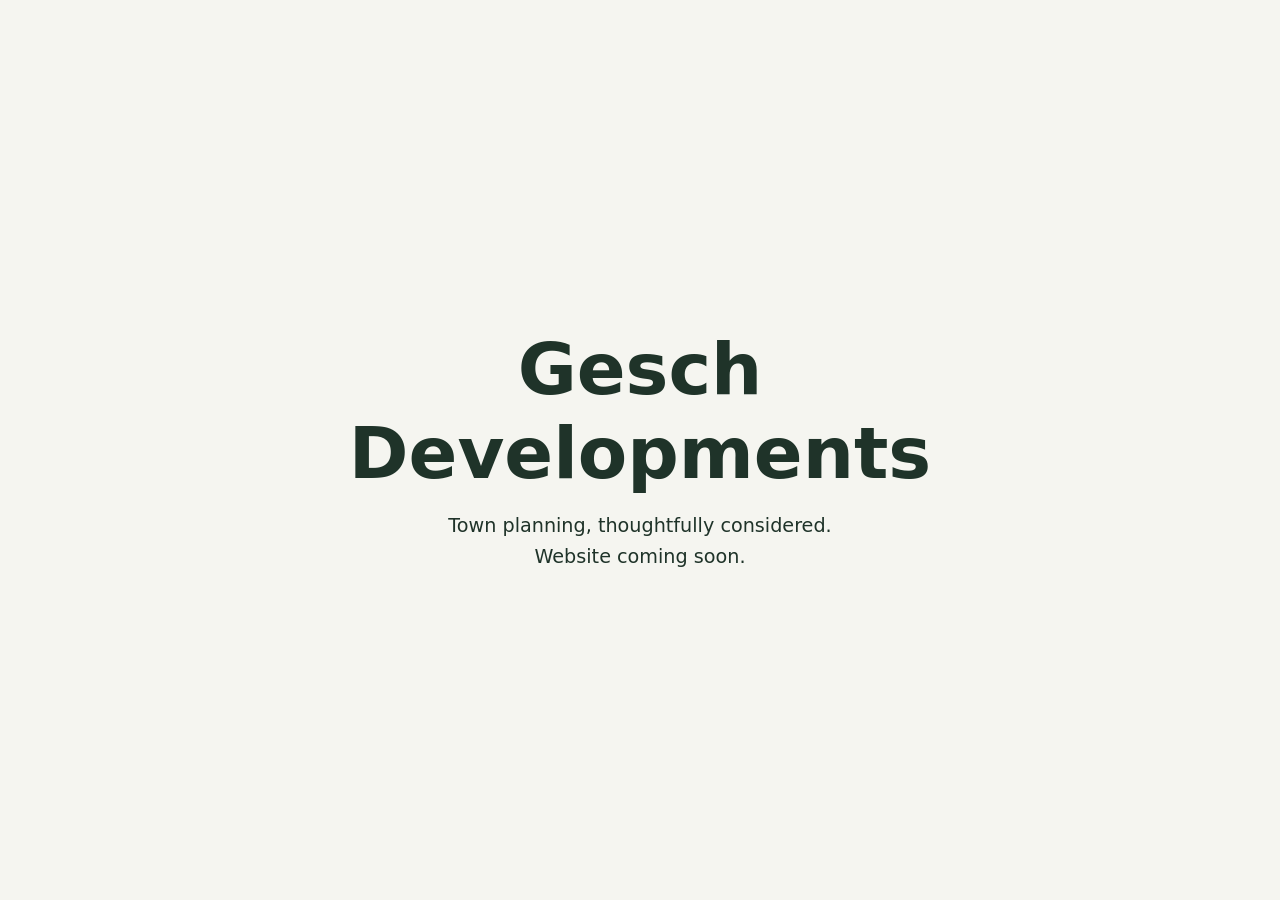
==== index.html @ 28f66c55 "Add website placeholder" ====
<!doctype html>
<html lang="en">
<head>
  <meta charset="utf-8">
  <meta name="viewport" content="width=device-width, initial-scale=1">
  <title>Gesch Developments | Town Planning</title>
  <style>
    body { margin: 0; min-height: 100vh; display: grid; place-items: center; font-family: system-ui, sans-serif; background: #f5f5f0; color: #1f3329; }
    main { max-width: 42rem; padding: 3rem; text-align: center; }
    h1 { font-size: clamp(2.3rem, 7vw, 4.5rem); margin: 0 0 1rem; }
    p { font-size: 1.2rem; line-height: 1.6; margin: 0; }
  </style>
</head>
<body>
  <main>
    <h1>Gesch Developments</h1>
    <p>Town planning, thoughtfully considered.<br>Website coming soon.</p>
  </main>
</body>
</html>
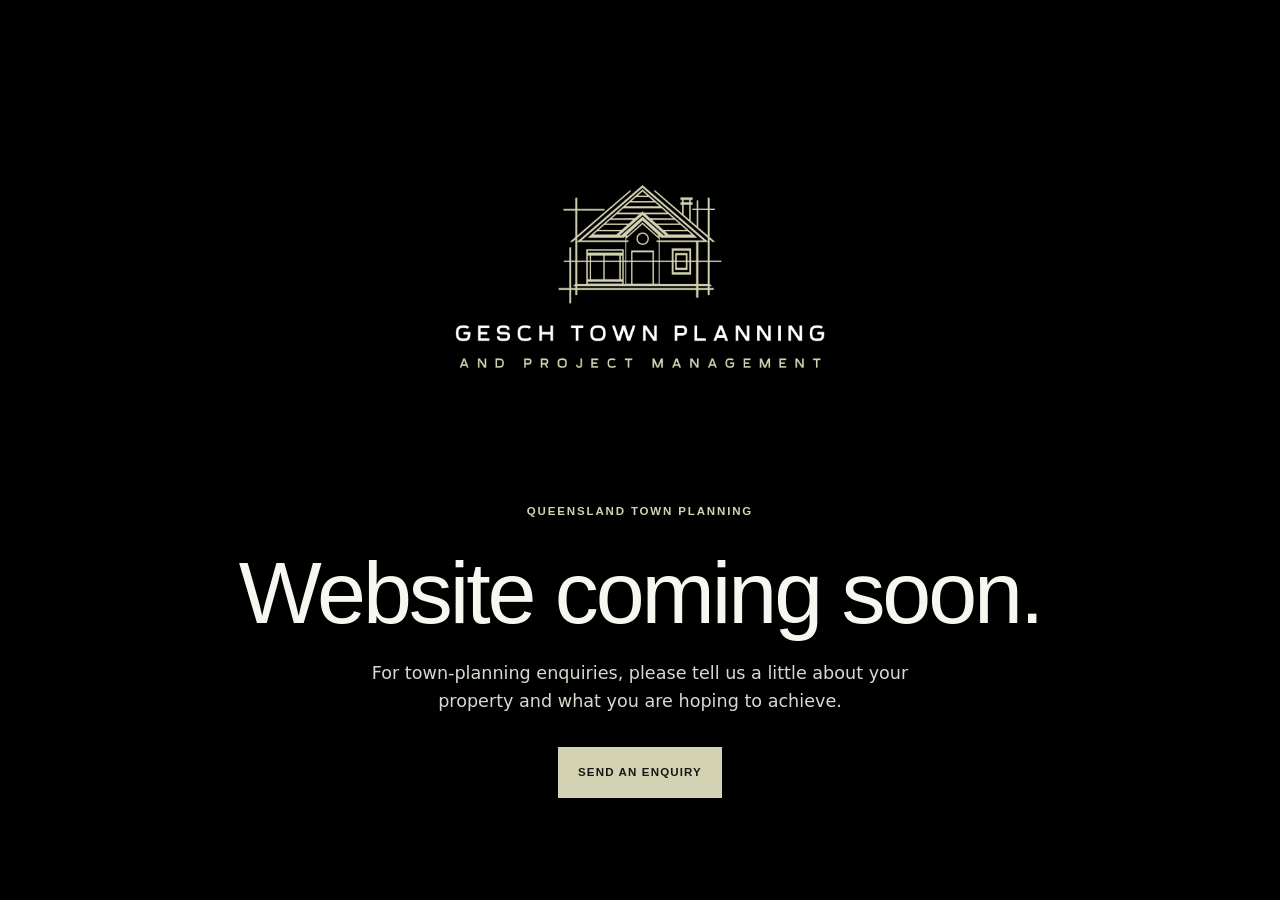
==== commit 8c6db739: "Launch coming soon landing page and private preview" ====
--- a/index.html
+++ b/index.html
@@ -1,20 +1,26 @@
 <!doctype html>
-<html lang="en">
+<html lang="en-AU">
 <head>
   <meta charset="utf-8">
   <meta name="viewport" content="width=device-width, initial-scale=1">
-  <title>Gesch Developments | Town Planning</title>
-  <style>
-    body { margin: 0; min-height: 100vh; display: grid; place-items: center; font-family: system-ui, sans-serif; background: #f5f5f0; color: #1f3329; }
-    main { max-width: 42rem; padding: 3rem; text-align: center; }
-    h1 { font-size: clamp(2.3rem, 7vw, 4.5rem); margin: 0 0 1rem; }
-    p { font-size: 1.2rem; line-height: 1.6; margin: 0; }
-  </style>
+  <meta name="description" content="Gesch Town Planning and Project Management. Website coming soon.">
+  <meta property="og:title" content="Gesch Town Planning and Project Management">
+  <meta property="og:description" content="Website coming soon.">
+  <meta property="og:type" content="website">
+  <meta property="og:url" content="https://geschdevelopments.com.au/">
+  <link rel="canonical" href="https://geschdevelopments.com.au/">
+  <link rel="icon" href="/assets/favicon.svg" type="image/svg+xml">
+  <link rel="stylesheet" href="/assets/styles.css">
+  <link rel="stylesheet" href="/assets/landing.css">
+  <title>Gesch Town Planning | Website coming soon</title>
 </head>
-<body>
-  <main>
-    <h1>Gesch Developments</h1>
-    <p>Town planning, thoughtfully considered.<br>Website coming soon.</p>
+<body class="coming-soon-page">
+  <main class="coming-soon">
+    <img class="coming-soon-logo" src="/assets/gesch-town-planning-logo.png" alt="Gesch Town Planning and Project Management">
+    <p class="eyebrow light">Queensland town planning</p>
+    <h1>Website coming soon.</h1>
+    <p>For town-planning enquiries, please tell us a little about your property and what you are hoping to achieve.</p>
+    <a class="button button-stone" href="/enquire/">Send an enquiry</a>
   </main>
 </body>
 </html>
--- a/assets/styles.css
+++ b/assets/styles.css
@@ -0,0 +1 @@
+:root{--black:#000;--ink:#171815;--paper:#f7f6f0;--stone:#d3d2b2;--olive:#60604e;--line:rgba(23,24,21,.18);--white:#fff;--sans:"Avenir Next",Avenir,"Century Gothic",Montserrat,Arial,sans-serif;--body:Inter,ui-sans-serif,system-ui,-apple-system,BlinkMacSystemFont,"Segoe UI",sans-serif;--space:clamp(1.5rem,4vw,5rem);--wide:76rem}*{box-sizing:border-box}html{scroll-behavior:smooth}body{margin:0;background:var(--paper);color:var(--ink);font-family:var(--body);font-size:16px;line-height:1.6}img{max-width:100%;display:block}a{color:inherit}.skip-link{position:absolute;z-index:99;left:1rem;top:-4rem;background:var(--stone);padding:.7rem 1rem;color:var(--ink)}.skip-link:focus{top:1rem}.sr-only{position:absolute;width:1px;height:1px;padding:0;margin:-1px;overflow:hidden;clip:rect(0,0,0,0);white-space:nowrap;border:0}.site-header{height:7rem;background:var(--black);display:flex;align-items:center;justify-content:space-between;padding:0 clamp(1.25rem,4vw,4rem);position:relative;z-index:10}.brand{width:13rem;display:block}.brand img{width:100%;height:5.5rem;object-fit:cover;object-position:center 56%;mix-blend-mode:screen}.site-nav{display:flex;align-items:center;gap:1.6rem;color:#efeee7;font-family:var(--sans);font-size:.69rem;letter-spacing:.13em;text-transform:uppercase}.site-nav a{text-decoration:none;border-bottom:1px solid transparent;padding:.45rem 0}.site-nav a:not(.nav-cta):hover,.site-nav a.is-current:not(.nav-cta){border-color:var(--stone);color:var(--stone)}.nav-cta{border:1px solid var(--stone)!important;padding:.72rem .9rem!important;color:var(--stone)}.nav-cta:hover{background:var(--stone);color:var(--ink)}.menu-toggle{display:none;background:none;border:0;padding:.75rem;color:var(--paper)}.menu-toggle span:not(.sr-only){display:block;width:1.5rem;height:1px;background:currentColor;margin:.32rem}.hero{min-height:calc(100vh - 7rem);background:var(--black);color:var(--paper);display:grid;grid-template-columns:minmax(0,1.1fr) minmax(16rem,.9fr);align-items:center;gap:2rem;padding:clamp(3rem,8vw,8rem) max(1.25rem,calc((100% - var(--wide))/2));overflow:hidden}.hero-copy{max-width:44rem}.eyebrow{font-family:var(--sans);font-size:.72rem;font-weight:700;letter-spacing:.16em;text-transform:uppercase;margin:0 0 1.5rem;color:var(--olive)}.eyebrow.light{color:var(--stone)}h1,h2,h3,p{margin-top:0}h1,h2,h3{font-family:var(--sans);line-height:1.12;letter-spacing:-.035em}h1{font-size:clamp(3rem,6vw,6.2rem);font-weight:500;margin-bottom:1.5rem}h2{font-size:clamp(2.2rem,4vw,4.25rem);font-weight:500;margin-bottom:1.5rem}h3{font-size:1.4rem;font-weight:600}.lede{font-size:clamp(1.08rem,1.7vw,1.35rem);max-width:39rem;color:#d9d8cf}.button-row{display:flex;gap:1.2rem;align-items:center;flex-wrap:wrap;margin-top:2.5rem}.button{display:inline-flex;justify-content:center;align-items:center;padding:.95rem 1.2rem;text-decoration:none;border:1px solid transparent;font-family:var(--sans);font-size:.72rem;letter-spacing:.1em;text-transform:uppercase;font-weight:700;cursor:pointer;transition:background .2s,color .2s,border .2s}.button-stone{background:var(--stone);color:var(--ink)}.button-stone:hover{background:var(--paper)}.button-dark{background:var(--ink);color:var(--paper)}.button-dark:hover{background:var(--olive)}.text-link{font-family:var(--sans);font-weight:700;font-size:.78rem;letter-spacing:.08em;text-transform:uppercase;text-underline-offset:.35rem}.text-link:hover{color:var(--olive)}.text-link.light{color:var(--stone)}.text-link span{padding-left:.3rem;font-size:1.1rem}.hero-drawing{height:min(35vw,31rem);min-height:20rem;position:relative;border-left:1px solid rgba(211,210,178,.4);border-bottom:1px solid rgba(211,210,178,.4)}.hero-drawing:before,.hero-drawing:after{content:"";position:absolute;border:1px solid rgba(211,210,178,.66);inset:15% 12%}.hero-drawing:after{inset:30% 24%;border-color:rgba(211,210,178,.3)}.roof{position:absolute;width:62%;height:62%;left:18%;top:14%;border-left:4px solid var(--stone);border-top:4px solid var(--stone);transform:rotate(45deg)}.house-line{position:absolute;left:18%;width:61%;border-top:2px solid var(--stone)}.house-line.one{top:65%}.house-line.two{top:77%;width:71%;left:12%}.house-door{position:absolute;left:40%;top:55%;height:30%;width:15%;border:2px solid var(--stone)}.house-window{position:absolute;right:18%;top:55%;height:14%;width:14%;border:2px solid var(--stone)}.plan-rule{position:absolute;background:var(--stone);opacity:.65}.plan-rule.horizontal{height:1px;width:110%;left:-5%;bottom:10%}.plan-rule.vertical{width:1px;height:105%;right:10%;bottom:-3%}.tiny-roof{position:absolute;left:20%;top:31%;width:60%;height:30%;border:3px solid var(--stone);transform:skewY(-25deg) rotate(-25deg)}.tiny-body{position:absolute;left:16%;top:50%;width:68%;height:27%;border:2px solid var(--stone)}.tiny-door{position:absolute;left:31%;top:58%;width:12%;height:19%;border:2px solid var(--stone)}.tiny-window{position:absolute;right:28%;top:57%;width:13%;height:13%;border:2px solid var(--stone)}.tiny-wheel{position:absolute;bottom:15%;width:2.2rem;height:2.2rem;border:2px solid var(--stone);border-radius:50%}.wheel-one{left:27%}.wheel-two{right:27%}.section{padding:clamp(4rem,9vw,9rem) max(1.25rem,calc((100% - var(--wide))/2))}.section-label{display:flex;gap:1rem;align-items:center;margin-bottom:clamp(3rem,6vw,6rem);font-family:var(--sans);font-size:.68rem;letter-spacing:.14em;text-transform:uppercase}.section-label span{color:var(--olive)}.section-label p{margin:0}.section-label.light{color:var(--paper)}.section-label.light span{color:var(--stone)}.content-grid{display:grid;gap:clamp(2rem,8vw,10rem)}.two-col{grid-template-columns:1fr 1fr}.large-copy{font-size:clamp(1.25rem,2vw,1.65rem);line-height:1.55}.intro .text-link{display:inline-block;margin-top:1rem}.section-ink{background:var(--ink);color:var(--paper)}.services-preview{padding-top:clamp(4rem,9vw,9rem)}.service-grid{display:grid;grid-template-columns:repeat(4,1fr);border-top:1px solid rgba(211,210,178,.4)}.service-card{min-height:21rem;padding:1.5rem;display:flex;flex-direction:column;text-decoration:none;border-right:1px solid rgba(211,210,178,.4);transition:background .25s,color .25s}.service-card:first-child{border-left:1px solid rgba(211,210,178,.4)}.service-card:hover{background:var(--stone);color:var(--ink)}.service-card>span,.service-card i{font-family:var(--sans);font-size:.75rem;color:var(--stone);font-style:normal}.service-card:hover>span,.service-card:hover i{color:var(--olive)}.service-card h3{margin-top:auto;margin-bottom:.75rem}.service-card p{font-size:.93rem;margin-bottom:1.25rem}.service-card i{font-size:1.4rem}.feature-panel{background:var(--stone);padding:clamp(2rem,5vw,5rem);display:grid;grid-template-columns:1.2fr .8fr;gap:3rem;min-height:27rem;align-items:center}.feature-panel p:not(.eyebrow){max-width:36rem}.small-house{position:relative;min-height:16rem;border:1px solid var(--ink)}.small-house:before,.small-house:after{content:"";position:absolute;border:2px solid var(--ink)}.small-house:before{width:52%;height:52%;left:24%;top:20%;transform:rotate(45deg)}.small-house:after{width:65%;height:32%;left:17%;top:48%}.cta-band{padding:clamp(3rem,6vw,6rem) max(1.25rem,calc((100% - var(--wide))/2));background:var(--black);color:var(--paper);display:flex;align-items:center;justify-content:space-between;gap:2rem}.cta-band h2{margin:0}.site-footer{background:var(--black);color:#d9d8cf;padding:4rem max(1.25rem,calc((100% - var(--wide))/2)) 1.5rem}.footer-grid{display:grid;grid-template-columns:1.3fr .6fr .9fr;gap:3rem;border-bottom:1px solid rgba(211,210,178,.4);padding-bottom:3rem}.footer-logo{width:16rem;height:7.5rem;object-fit:cover;object-position:center 56%;mix-blend-mode:screen;margin:-1.2rem 0 .4rem}.footer-grid a{display:block;margin:.4rem 0;text-decoration:none}.footer-label{font-family:var(--sans);font-size:.7rem;letter-spacing:.13em;text-transform:uppercase;color:var(--stone)}.copyright{font-size:.75rem;margin:1.5rem 0 0;color:#aaa99d}.page-hero{background:var(--black);color:var(--paper);padding:clamp(4rem,9vw,10rem) max(1.25rem,calc((100% - var(--wide))/2));min-height:27rem}.page-hero .lede{max-width:42rem}.service-list article{display:grid;grid-template-columns:6rem 1fr auto;align-items:center;gap:2rem;border-top:1px solid var(--line);padding:2.25rem 0}.service-list article:last-child{border-bottom:1px solid var(--line)}.service-list article>span,.principles article>span{font-family:var(--sans);font-size:.75rem;letter-spacing:.1em;color:var(--olive)}.service-list h2{font-size:clamp(1.7rem,3vw,2.7rem);margin:0 0 .5rem}.service-list p{margin:0;max-width:43rem}.section-stone{background:#e6e4cf}.principles{display:grid;grid-template-columns:repeat(3,1fr);gap:0;border-top:1px solid var(--line)}.principles article{padding:1.8rem 1.8rem 1.8rem 0;border-right:1px solid var(--line)}.principles article+article{padding-left:1.8rem}.principles article:last-child{border-right:0}.principles h2{font-size:1.8rem;margin:4rem 0 1rem}.principles p{max-width:19rem}.pathway{list-style:none;margin:0;padding:0;display:grid;grid-template-columns:repeat(3,1fr);gap:2rem}.pathway li{border-top:1px solid var(--line);padding-top:1.5rem}.pathway>li>span{font-family:var(--sans);font-size:.75rem;color:var(--olive);letter-spacing:.1em}.pathway h3{margin:3rem 0 .75rem}.pricing-section{display:grid;grid-template-columns:1fr 1fr;gap:clamp(2rem,8vw,8rem);background:var(--ink);color:var(--paper)}.pricing-section h2{margin-bottom:0}.pricing-section h2 span{display:block;color:var(--stone)}.pricing-section>div:last-child{align-self:end;color:#ddddd5}.small-print{font-size:.82rem;color:#bcbbb2}.question-grid{display:grid;grid-template-columns:repeat(3,1fr);gap:1px;background:var(--line);border:1px solid var(--line)}.question-grid article{background:var(--paper);padding:2rem;min-height:15rem}.question-grid h3{font-size:1.35rem}.faq-list{max-width:56rem}.faq-list details{border-top:1px solid var(--line);padding:1.2rem 0}.faq-list details:last-child{border-bottom:1px solid var(--line)}.faq-list summary{cursor:pointer;font-family:var(--sans);font-weight:600;font-size:1.18rem;list-style-position:inside}.faq-list summary::marker{color:var(--olive)}.faq-list details p{max-width:47rem;margin:1rem 1.5rem 0}.form-section{display:grid;grid-template-columns:.75fr 1.25fr;gap:clamp(2rem,8vw,8rem)}.form-section h2{font-size:clamp(2.2rem,4vw,3.8rem)}.form-section>div>p:not(.eyebrow){color:#d9d8cf}.enquiry-form label{display:block;font-family:var(--sans);font-size:.72rem;letter-spacing:.08em;text-transform:uppercase;font-weight:600;margin-bottom:1.2rem}.enquiry-form input:not([type=checkbox]),.enquiry-form select,.enquiry-form textarea{width:100%;display:block;margin-top:.45rem;padding:.78rem;border:1px solid rgba(211,210,178,.5);background:transparent;color:var(--paper);font:400 1rem var(--body);border-radius:0}.enquiry-form select option{color:var(--ink)}.enquiry-form input:focus,.enquiry-form select:focus,.enquiry-form textarea:focus{outline:2px solid var(--stone);outline-offset:2px}.form-grid{display:grid;grid-template-columns:1fr 1fr;gap:0 1.2rem}.checkbox{display:flex!important;gap:.7rem;align-items:flex-start;text-transform:none!important;letter-spacing:0!important;font-family:var(--body)!important;font-size:.85rem!important;font-weight:400!important}.checkbox input{margin-top:.25rem;accent-color:var(--stone)}.form-message{min-height:1.6rem;margin:1rem 0 0;color:var(--stone)}.honeypot{position:absolute;left:-10000px;width:1px;height:1px;overflow:hidden}.contact-form-section{margin-top:0}.reveal{animation:rise .7s ease-out both}@keyframes rise{from{opacity:0;transform:translateY(18px)}to{opacity:1;transform:translateY(0)}}@media(max-width:800px){.site-header{height:5.7rem}.brand{width:11.5rem}.brand img{height:4.5rem}.menu-toggle{display:block}.site-nav{display:none;position:absolute;top:100%;left:0;right:0;background:var(--black);padding:1rem 1.25rem 1.5rem;align-items:stretch;border-top:1px solid rgba(211,210,178,.25)}.site-nav.is-open{display:flex;flex-direction:column}.site-nav a{padding:.8rem 0}.nav-cta{text-align:center;margin-top:.3rem}.hero{min-height:auto;grid-template-columns:1fr;padding-top:4rem}.hero-drawing{height:16rem;min-height:0;max-width:29rem;width:100%;justify-self:end}.two-col,.pricing-section,.form-section{grid-template-columns:1fr}.service-grid,.question-grid,.pathway,.principles{grid-template-columns:1fr 1fr}.feature-panel{grid-template-columns:1fr}.small-house{min-height:12rem}.footer-grid{grid-template-columns:1fr 1fr}.footer-grid>div:first-child{grid-column:1/-1}.service-list article{grid-template-columns:2.5rem 1fr}.service-list article .text-link{grid-column:2}.service-list h2{font-size:1.7rem}.contact-hero{min-height:20rem}}@media(max-width:520px){h1{font-size:clamp(2.75rem,13vw,4rem)}.service-grid,.question-grid,.pathway,.principles,.form-grid,.footer-grid{grid-template-columns:1fr}.service-card{min-height:14rem;border-left:1px solid rgba(211,210,178,.4)}.principles article,.principles article+article{padding:1.5rem 0;border-right:0;border-bottom:1px solid var(--line)}.principles h2{margin-top:2rem}.cta-band{align-items:flex-start;flex-direction:column}.footer-grid>div:first-child{grid-column:auto}.hero-drawing{height:13rem}.section-label{margin-bottom:2.5rem}.page-hero{min-height:18rem}.service-list article{gap:1rem}.service-list article>span{align-self:start;padding-top:.3rem}}
--- a/assets/landing.css
+++ b/assets/landing.css
@@ -0,0 +1 @@
+.coming-soon-page{background:#000;color:#f7f6f0}.coming-soon{min-height:100vh;width:min(100%,60rem);margin:0 auto;padding:clamp(2rem,7vw,6rem) 1.5rem;display:flex;flex-direction:column;align-items:center;justify-content:center;text-align:center}.coming-soon-logo{width:min(100%,31rem);max-height:22rem;object-fit:contain;mix-blend-mode:screen;margin-bottom:clamp(1rem,4vw,3rem)}.coming-soon h1{font-size:clamp(2.5rem,7vw,5.5rem);margin-bottom:1rem}.coming-soon>p:not(.eyebrow){max-width:38rem;font-size:1.1rem;color:#d9d8cf;margin-bottom:2rem}.simple-header{height:6rem}.standalone-form{min-height:calc(100vh - 6rem);align-items:center}.standalone-form h1{font-size:clamp(2.7rem,5vw,4.8rem)}
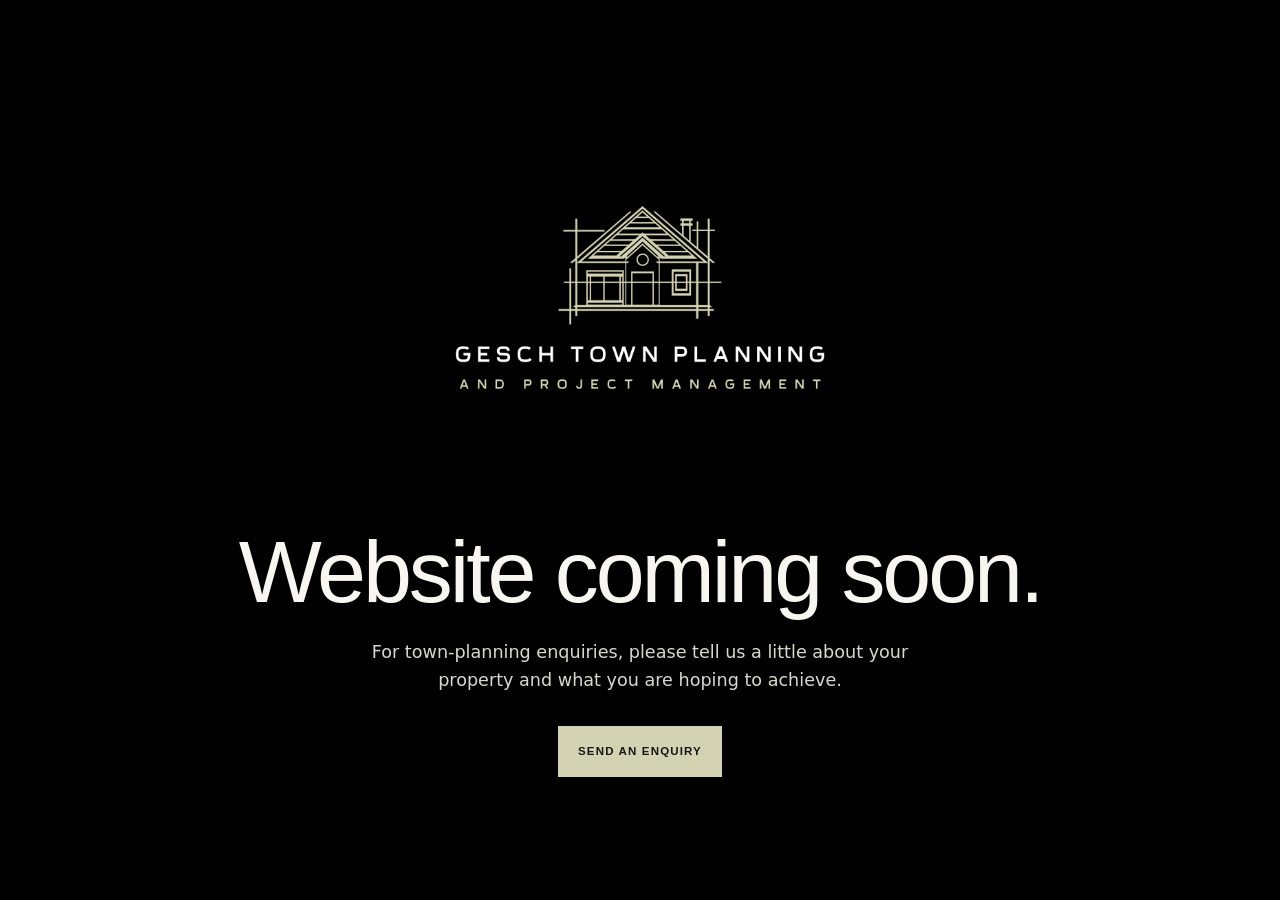
==== commit 309755d6: "Remove landing page planning label" ====
--- a/index.html
+++ b/index.html
@@ -17,7 +17,6 @@
 <body class="coming-soon-page">
   <main class="coming-soon">
     <img class="coming-soon-logo" src="/assets/gesch-town-planning-logo.png" alt="Gesch Town Planning and Project Management">
-    <p class="eyebrow light">Queensland town planning</p>
     <h1>Website coming soon.</h1>
     <p>For town-planning enquiries, please tell us a little about your property and what you are hoping to achieve.</p>
     <a class="button button-stone" href="/enquire/">Send an enquiry</a>
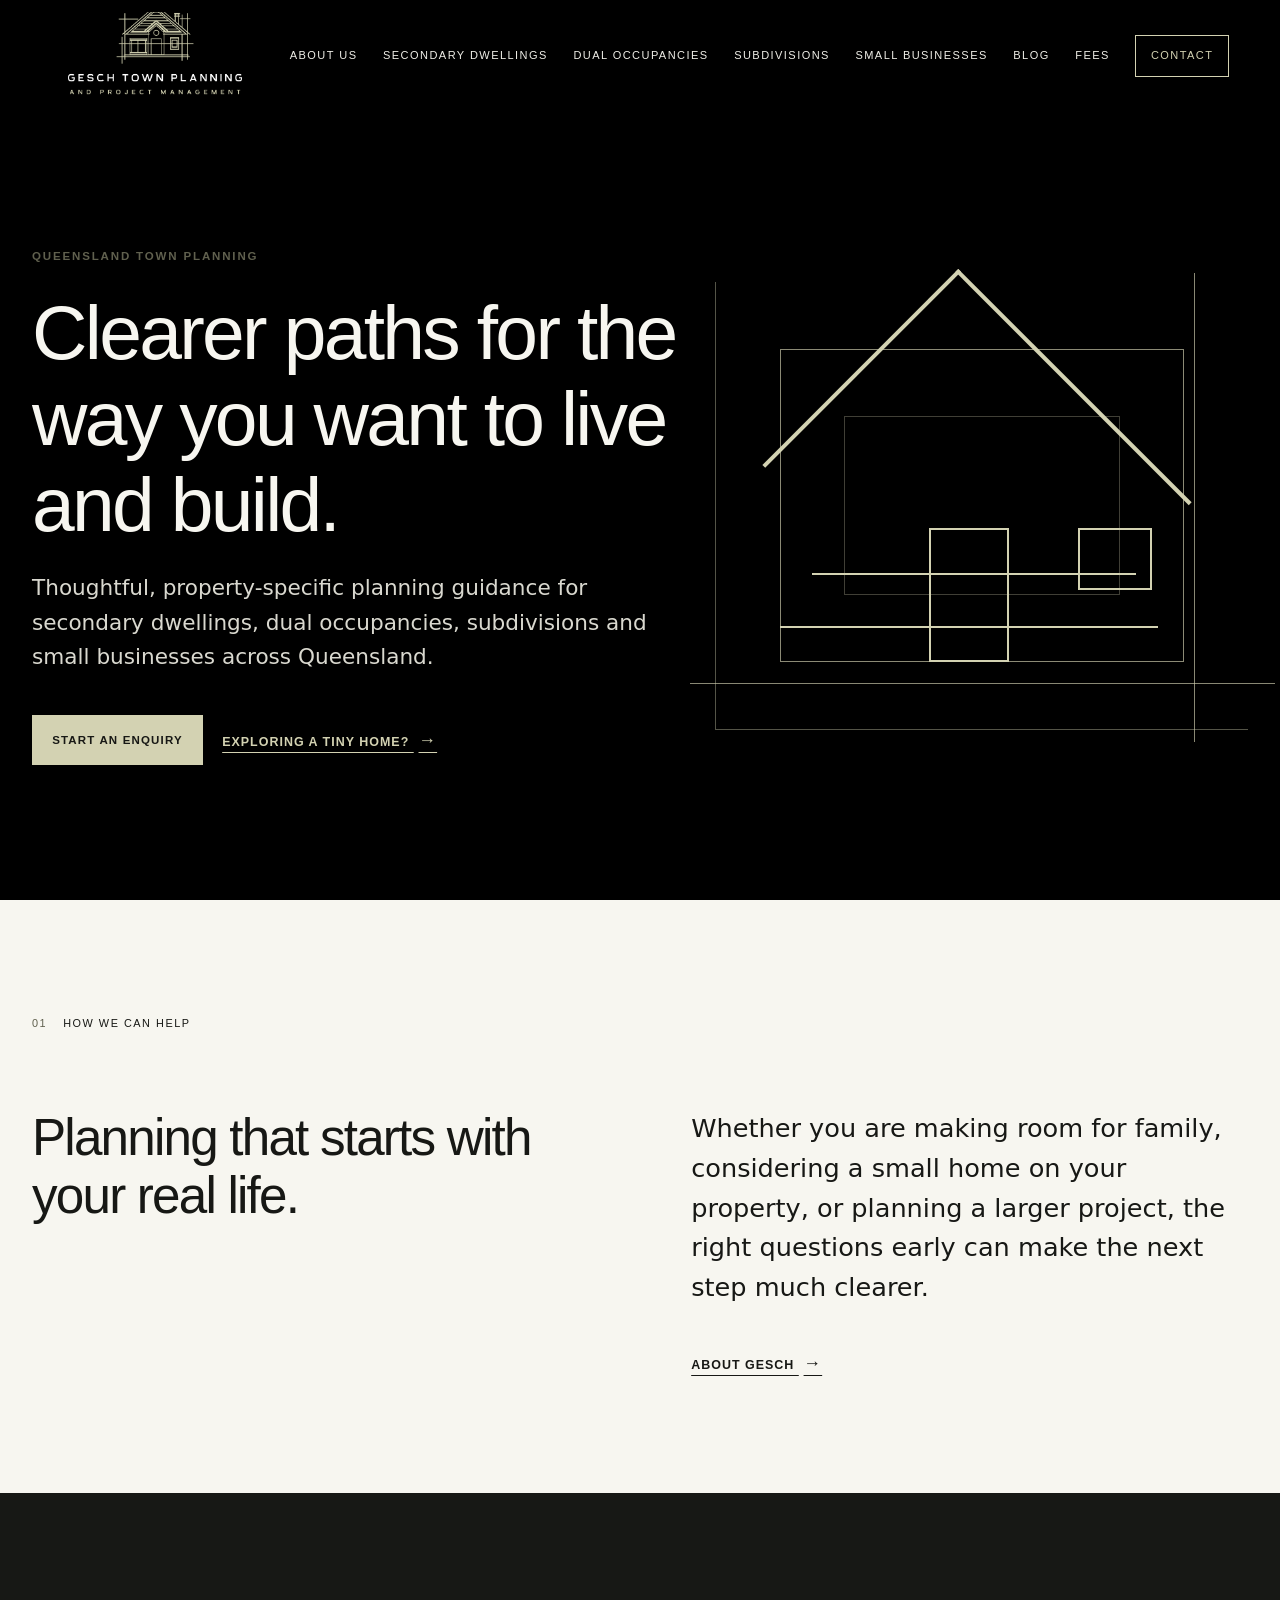
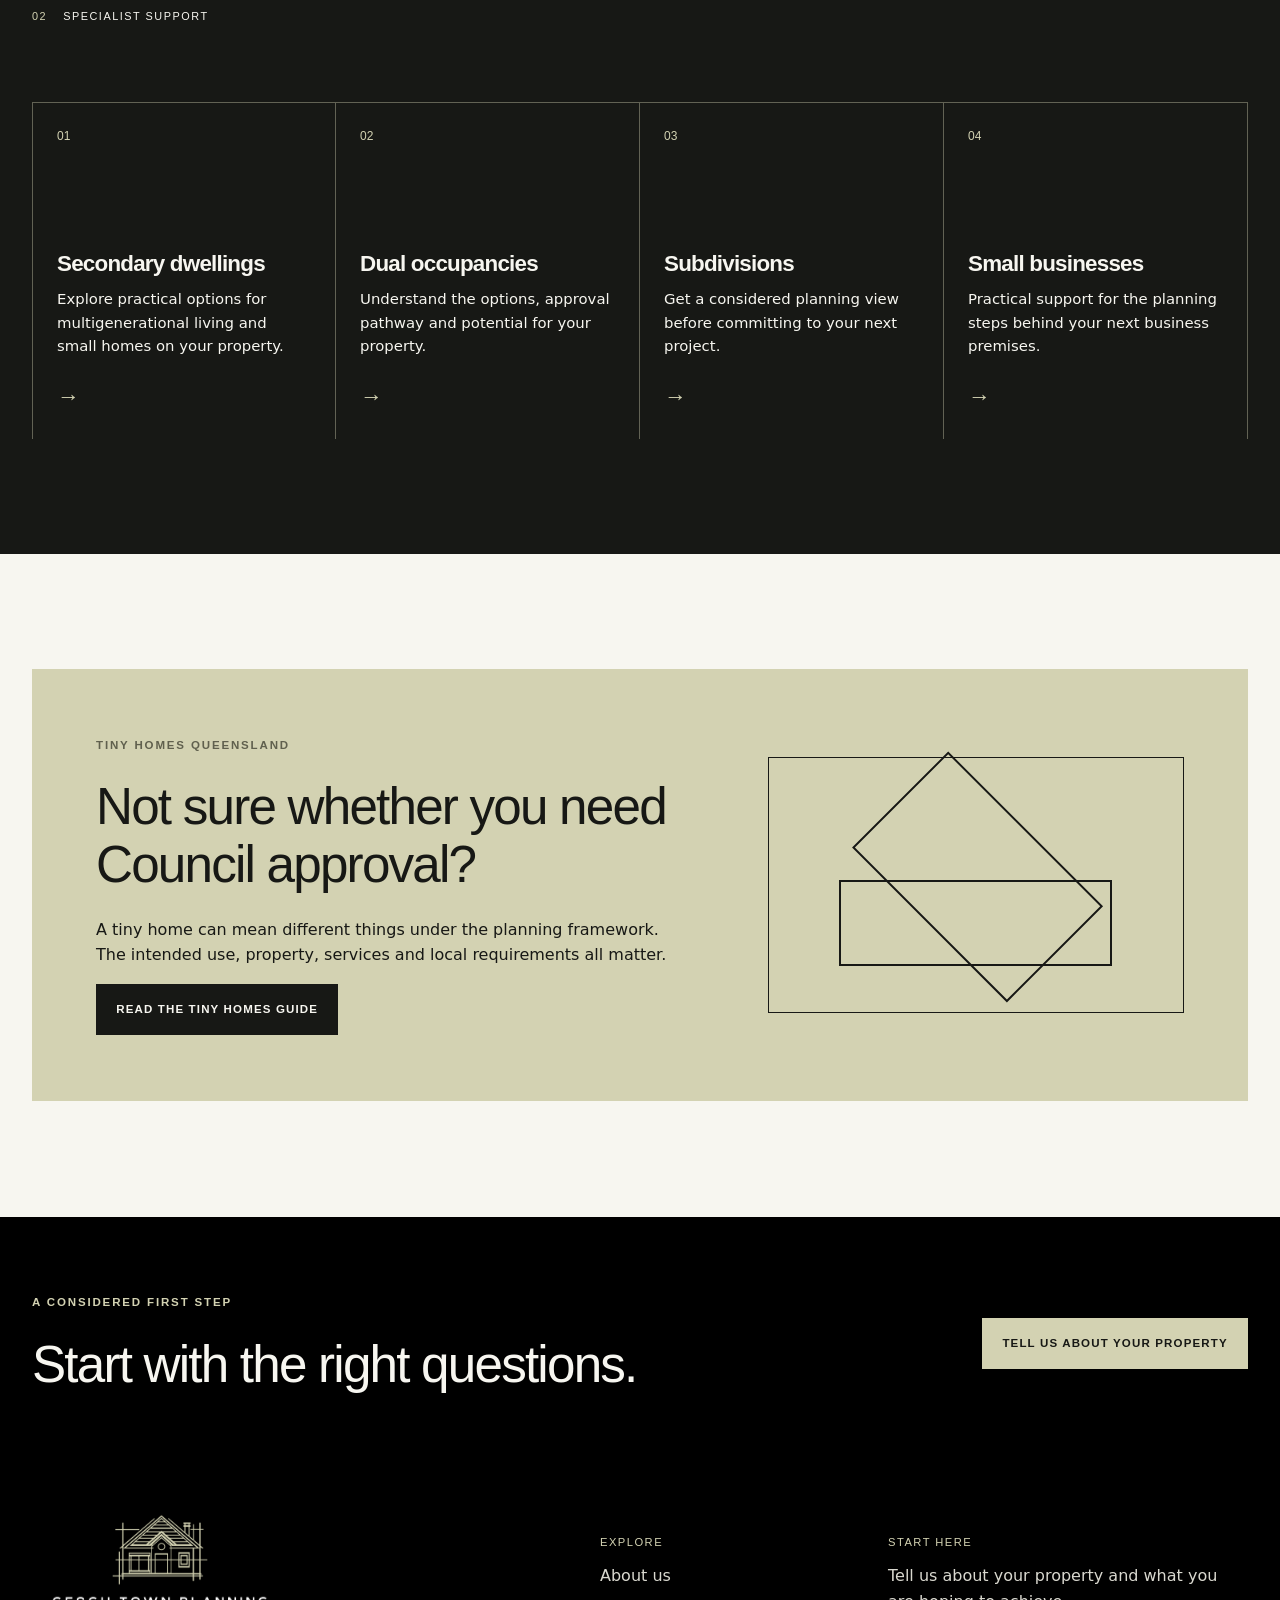
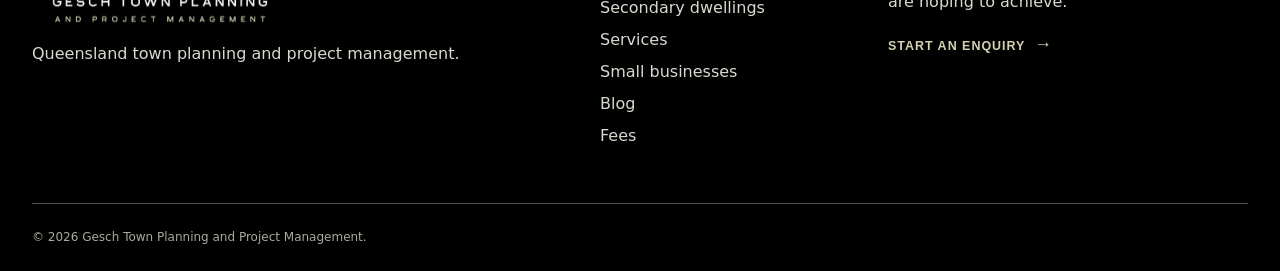
==== commit 3cd1c2a7: "Launch public website" ====
--- a/index.html
+++ b/index.html
@@ -3,23 +3,58 @@
 <head>
   <meta charset="utf-8">
   <meta name="viewport" content="width=device-width, initial-scale=1">
-  <meta name="description" content="Gesch Town Planning and Project Management. Website coming soon.">
-  <meta property="og:title" content="Gesch Town Planning and Project Management">
-  <meta property="og:description" content="Website coming soon.">
+  <meta name="description" content="Queensland town planning support for secondary dwellings, dual occupancies, subdivisions and small businesses.">
+  <meta property="og:title" content="Gesch Town Planning | Queensland planning support">
+  <meta property="og:description" content="Clear, property-specific planning guidance for your next Queensland project.">
   <meta property="og:type" content="website">
   <meta property="og:url" content="https://geschdevelopments.com.au/">
+  <meta property="og:image" content="https://geschdevelopments.com.au/assets/secondary-dwelling-modular-home.png">
   <link rel="canonical" href="https://geschdevelopments.com.au/">
   <link rel="icon" href="/assets/favicon.svg" type="image/svg+xml">
   <link rel="stylesheet" href="/assets/styles.css">
-  <link rel="stylesheet" href="/assets/landing.css">
-  <title>Gesch Town Planning | Website coming soon</title>
+  <title>Gesch Town Planning | Queensland planning support</title>
 </head>
-<body class="coming-soon-page">
-  <main class="coming-soon">
-    <img class="coming-soon-logo" src="/assets/gesch-town-planning-logo.png" alt="Gesch Town Planning and Project Management">
-    <h1>Website coming soon.</h1>
-    <p>For town-planning enquiries, please tell us a little about your property and what you are hoping to achieve.</p>
-    <a class="button button-stone" href="/enquire/">Send an enquiry</a>
+<body>
+  <a class="skip-link" href="#main-content">Skip to content</a>
+  <header class="site-header">
+    <a class="brand" href="/" aria-label="Gesch Town Planning home"><img src="/assets/gesch-town-planning-logo.png" alt="Gesch Town Planning and Project Management"></a>
+    <button class="menu-toggle" type="button" aria-expanded="false" aria-controls="site-nav"><span></span><span></span><span></span><span class="sr-only">Open menu</span></button>
+    <nav class="site-nav" id="site-nav" aria-label="Primary navigation">
+      <a href="/approach/">About us</a><a href="/tiny-homes-queensland/">Secondary dwellings</a><a href="/services/#dual-occupancies">Dual occupancies</a><a href="/services/#subdivisions">Subdivisions</a><a data-small-businesses-link href="/small-businesses/">Small businesses</a><a data-blog-link href="/blog/">Blog</a><a href="/fees/">Fees</a><a class="nav-cta" href="/contact/">Contact</a>
+    </nav>
+  </header>
+  <main id="main-content">
+    <section class="hero hero-home">
+      <div class="hero-copy reveal">
+        <p class="eyebrow">Queensland town planning</p>
+        <h1>Clearer paths for the way you want to live and build.</h1>
+        <p class="lede">Thoughtful, property-specific planning guidance for secondary dwellings, dual occupancies, subdivisions and small businesses across Queensland.</p>
+        <div class="button-row"><a class="button button-stone" href="/contact/">Start an enquiry</a><a class="text-link light" href="/tiny-homes-queensland/">Exploring a tiny home? <span aria-hidden="true">→</span></a></div>
+      </div>
+      <div class="hero-drawing" aria-hidden="true"><div class="roof"></div><div class="house-line one"></div><div class="house-line two"></div><div class="house-door"></div><div class="house-window"></div><div class="plan-rule horizontal"></div><div class="plan-rule vertical"></div></div>
+    </section>
+    <section class="intro section">
+      <div class="section-label"><span>01</span><p>How we can help</p></div>
+      <div class="content-grid two-col"><div><h2>Planning that starts with your real life.</h2></div><div><p class="large-copy">Whether you are making room for family, considering a small home on your property, or planning a larger project, the right questions early can make the next step much clearer.</p><a class="text-link" href="/approach/">About Gesch <span aria-hidden="true">→</span></a></div></div>
+    </section>
+    <section class="services-preview section section-ink">
+      <div class="section-label light"><span>02</span><p>Specialist support</p></div>
+      <div class="service-grid">
+        <a class="service-card" href="/tiny-homes-queensland/"><span>01</span><h3>Secondary dwellings</h3><p>Explore practical options for multigenerational living and small homes on your property.</p><i aria-hidden="true">→</i></a>
+        <a class="service-card" href="/services/#dual-occupancies"><span>02</span><h3>Dual occupancies</h3><p>Understand the options, approval pathway and potential for your property.</p><i aria-hidden="true">→</i></a>
+        <a class="service-card" href="/services/#subdivisions"><span>03</span><h3>Subdivisions</h3><p>Get a considered planning view before committing to your next project.</p><i aria-hidden="true">→</i></a>
+        <a class="service-card" href="/small-businesses/"><span>04</span><h3>Small businesses</h3><p>Practical support for the planning steps behind your next business premises.</p><i aria-hidden="true">→</i></a>
+      </div>
+    </section>
+    <section class="feature-section section">
+      <div class="feature-panel">
+        <div><p class="eyebrow">Tiny homes Queensland</p><h2>Not sure whether you need Council approval?</h2><p>A tiny home can mean different things under the planning framework. The intended use, property, services and local requirements all matter.</p><a class="button button-dark" href="/articles/tiny-homes-queensland/">Read the tiny homes guide</a></div>
+        <div class="line-art small-house" aria-hidden="true"></div>
+      </div>
+    </section>
+    <section class="cta-band"><div><p class="eyebrow light">A considered first step</p><h2>Start with the right questions.</h2></div><a class="button button-stone" href="/contact/">Tell us about your property</a></section>
   </main>
+  <footer class="site-footer"><div class="footer-grid"><div><img class="footer-logo" src="/assets/gesch-town-planning-logo.png" alt="Gesch Town Planning and Project Management"><p>Queensland town planning and project management.</p></div><div><p class="footer-label">Explore</p><a href="/approach/">About us</a><a href="/tiny-homes-queensland/">Secondary dwellings</a><a href="/services/">Services</a><a href="/small-businesses/">Small businesses</a><a href="/blog/">Blog</a><a href="/fees/">Fees</a></div><div><p class="footer-label">Start here</p><p>Tell us about your property and what you are hoping to achieve.</p><a class="text-link light" href="/contact/">Start an enquiry <span aria-hidden="true">→</span></a></div></div><p class="copyright">© <span data-current-year></span> Gesch Town Planning and Project Management.</p></footer>
+  <script src="/assets/config.js"></script><script src="/assets/site.js"></script>
 </body>
 </html>
